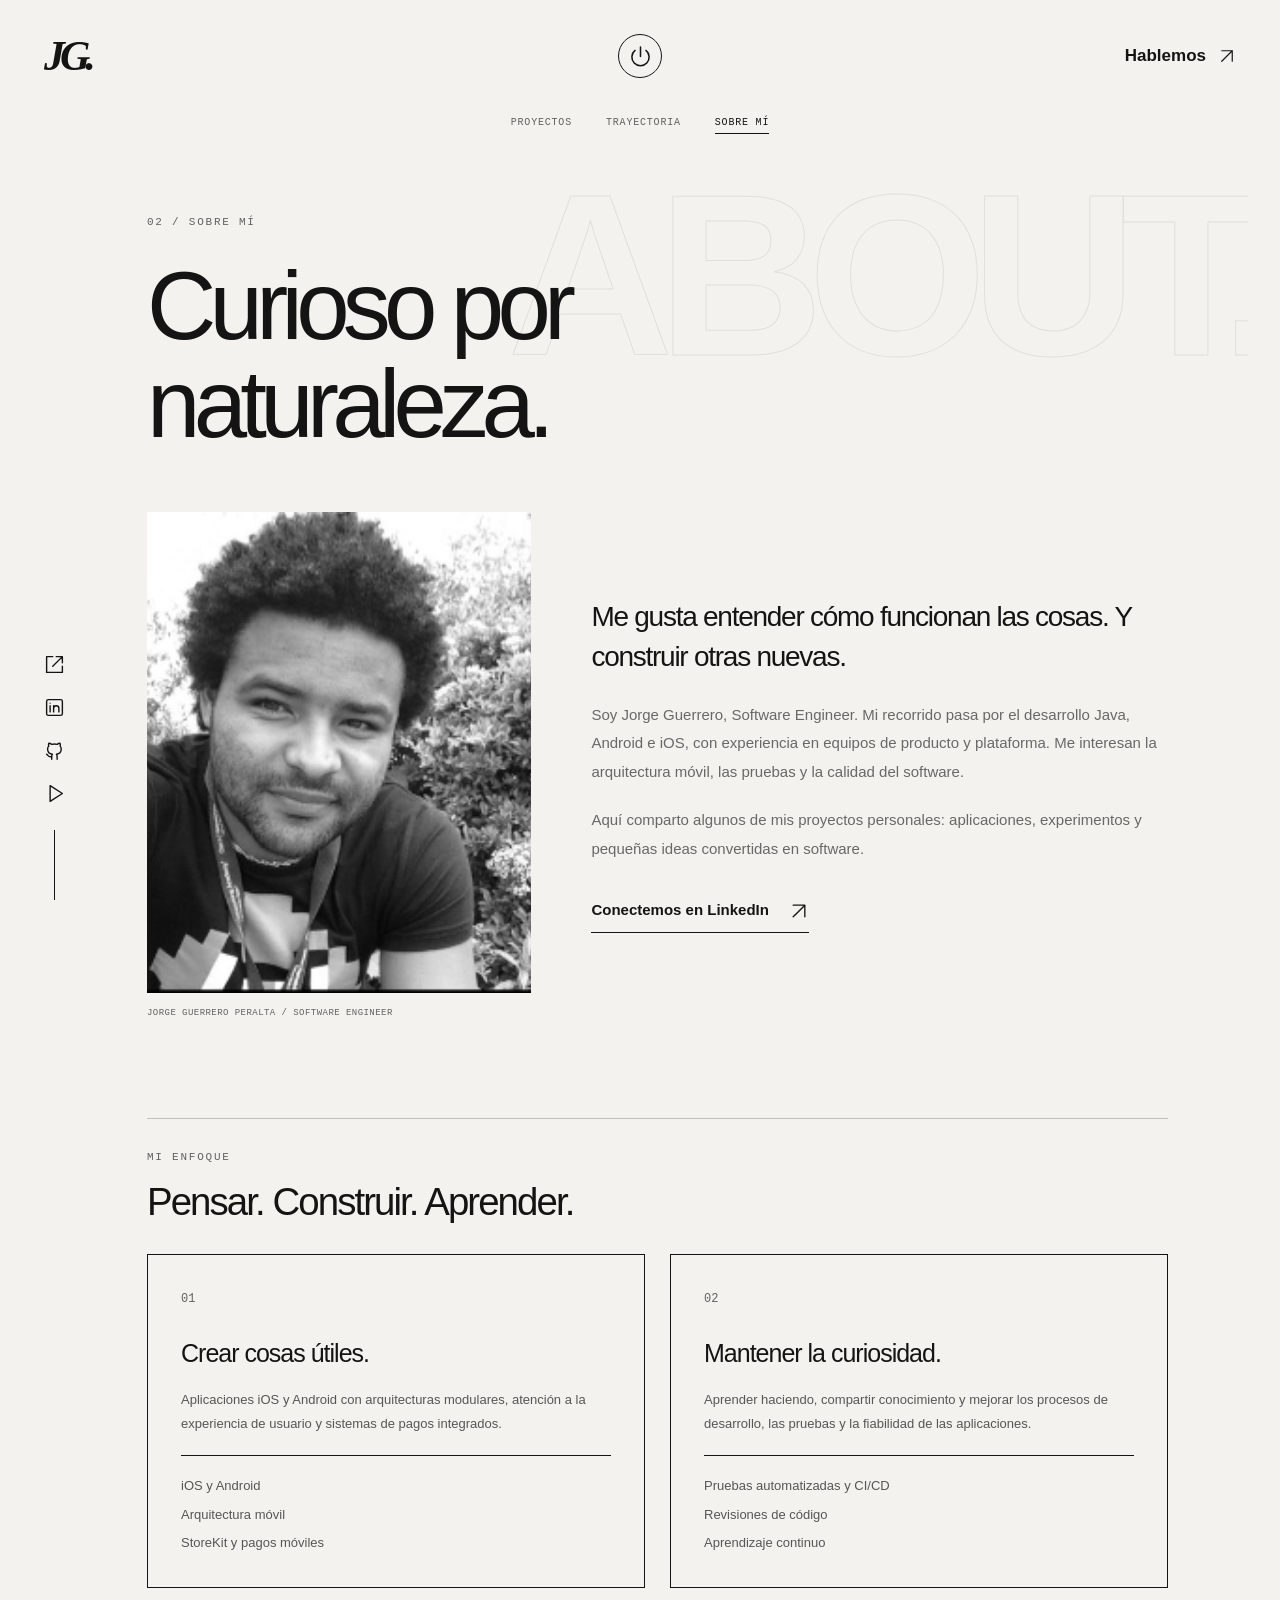
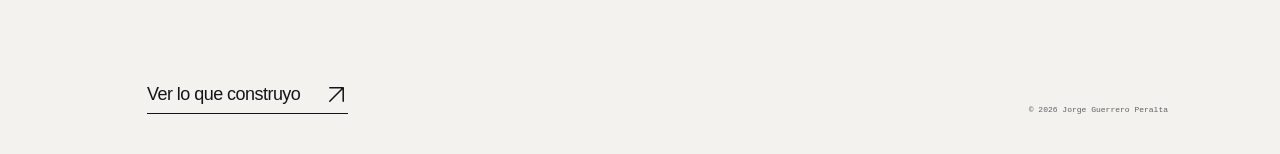
==== about/index.html @ 70665247 "Update portfolio" ====
<!DOCTYPE html><html lang="es"><head><meta charset="utf-8"><meta name="viewport" content="width=device-width, initial-scale=1"><meta name="description" content="Software Engineer. Experiencia en iOS, Android, arquitectura móvil y calidad de software. Proyectos y trayectoria de Jorge Guerrero Peralta."><meta name="author" content="Jorge Guerrero Peralta"><meta name="color-scheme" content="light dark"><title>Sobre mí — Jorge Guerrero Peralta</title><link rel="icon" href="/favicon.ico"><link rel="stylesheet" href="/css/portfolio.css"><script src="/js/portfolio.js" defer></script></head><body class="light-page"><a class="skip-link" href="#main">Saltar al contenido</a><header class="site-header"><a class="wordmark" href="/" aria-label="Jorge Guerrero Peralta, inicio">JG.</a><a class="home-link" href="/" aria-label="Volver al inicio"><svg class="icon" width="23" height="23" viewBox="0 0 24 24" fill="none" stroke="currentColor" stroke-width="1.6" stroke-linecap="round" stroke-linejoin="round" aria-hidden="true" focusable="false"><path d="M12 2v10M6.3 5.7a9 9 0 1 0 11.4 0"></path></svg></a><a class="header-contact" href="https://es.linkedin.com/in/jguerrerope" target="_blank" rel="noopener noreferrer"><span>Hablemos</span><svg class="icon" width="18" height="18" viewBox="0 0 24 24" fill="none" stroke="currentColor" stroke-width="1.6" stroke-linecap="round" stroke-linejoin="round" aria-hidden="true" focusable="false"><path d="M5 19 19 5M5 5h14v14"></path></svg></a><details class="mobile-menu"><summary>Menú</summary><nav aria-label="Navegación móvil"><a href="/projects/">Proyectos</a><a href="/experience/">Trayectoria</a><a href="/about/" aria-current="page">Sobre mí</a><a href="/about/#skills">Mi enfoque</a><a href="https://es.linkedin.com/in/jguerrerope" target="_blank" rel="noopener noreferrer">Hablemos ↗</a></nav></details></header><nav class="page-navigation" aria-label="Navegación principal"><a href="/projects/">Proyectos</a><a href="/experience/">Trayectoria</a><a href="/about/" aria-current="page">Sobre mí</a></nav><main id="main" tabindex="-1"><div class="page-content page-enter"><span class="background-word" aria-hidden="true">ABOUT.</span><header class="section-heading"><p class="eyebrow">02 / Sobre mí</p><h1>Curioso por<br>naturaleza.</h1></header><div class="about-grid"><figure class="about-photo"><img src="/img/profile.png" alt="Jorge Guerrero Peralta" width="256" height="256" loading="lazy"><figcaption>Jorge Guerrero Peralta / Software Engineer</figcaption></figure><div class="about-copy"><p class="lead">Me gusta entender cómo funcionan las cosas. Y construir otras nuevas.</p><p>Soy Jorge Guerrero, Software Engineer. Mi recorrido pasa por el desarrollo Java, Android e iOS, con experiencia en equipos de producto y plataforma. Me interesan la arquitectura móvil, las pruebas y la calidad del software.</p><p>Aquí comparto algunos de mis proyectos personales: aplicaciones, experimentos y pequeñas ideas convertidas en software.</p><a class="text-link" href="https://es.linkedin.com/in/jguerrerope" target="_blank" rel="noopener noreferrer"><span>Conectemos en LinkedIn</span><svg class="icon" width="20" height="20" viewBox="0 0 24 24" fill="none" stroke="currentColor" stroke-width="1.6" stroke-linecap="round" stroke-linejoin="round" aria-hidden="true" focusable="false"><path d="M5 19 19 5M5 5h14v14"></path></svg></a></div></div><section class="approach" id="skills" aria-labelledby="approach-title"><div class="subsection-heading"><p class="eyebrow">Mi enfoque</p><h2 id="approach-title">Pensar. Construir. Aprender.</h2></div><div class="approach-grid"><article class="approach-card"><span class="approach-number">01</span><h3>Crear cosas útiles.</h3><p>Aplicaciones iOS y Android con arquitecturas modulares, atención a la experiencia de usuario y sistemas de pagos integrados.</p><ul><li>iOS y Android</li><li>Arquitectura móvil</li><li>StoreKit y pagos móviles</li></ul></article><article class="approach-card"><span class="approach-number">02</span><h3>Mantener la curiosidad.</h3><p>Aprender haciendo, compartir conocimiento y mejorar los procesos de desarrollo, las pruebas y la fiabilidad de las aplicaciones.</p><ul><li>Pruebas automatizadas y CI/CD</li><li>Revisiones de código</li><li>Aprendizaje continuo</li></ul></article></div></section></div></main><aside class="social-rail" aria-label="Encuéntrame en"><a href="https://twitter.com/jguerrerope" target="_blank" rel="noopener noreferrer" aria-label="Twitter" title="Twitter"><svg class="icon" width="21" height="21" viewBox="0 0 24 24" fill="none" stroke="currentColor" stroke-width="1.6" stroke-linecap="round" stroke-linejoin="round" aria-hidden="true" focusable="false"><path d="M14 3h7v7m0-7L10 14M10 3H3v18h18v-7"></path></svg></a><a href="https://es.linkedin.com/in/jguerrerope" target="_blank" rel="noopener noreferrer" aria-label="LinkedIn" title="LinkedIn"><svg class="icon" width="21" height="21" viewBox="0 0 24 24" fill="none" stroke="currentColor" stroke-width="1.6" stroke-linecap="round" stroke-linejoin="round" aria-hidden="true" focusable="false"><rect x="3" y="3" width="18" height="18" rx="2"></rect><path d="M7 10v7m4 0v-7m0 3a3 3 0 0 1 6 0v4"></path><circle cx="7" cy="7" r=".7" fill="currentColor" stroke="none"></circle></svg></a><a href="https://github.com/jguerrerope" target="_blank" rel="noopener noreferrer" aria-label="GitHub" title="GitHub"><svg class="icon" width="21" height="21" viewBox="0 0 24 24" fill="none" stroke="currentColor" stroke-width="1.6" stroke-linecap="round" stroke-linejoin="round" aria-hidden="true" focusable="false"><path d="M9 19c-4.3 1.3-4.3-2.2-6-2.7M15 22v-3.4a3 3 0 0 0-.8-2.3c2.7-.3 5.5-1.3 5.5-6a4.7 4.7 0 0 0-1.3-3.3 4.3 4.3 0 0 0-.1-3.3s-1-.3-3.4 1.3a11.6 11.6 0 0 0-6 0C6.5 3.4 5.5 3.7 5.5 3.7A4.3 4.3 0 0 0 5.4 7a4.7 4.7 0 0 0-1.3 3.3c0 4.7 2.8 5.7 5.5 6a3 3 0 0 0-.8 2.3V22"></path></svg></a><a href="https://play.google.com/store/apps/developer?id=jguerreropedev" target="_blank" rel="noopener noreferrer" aria-label="Play Store" title="Play Store"><svg class="icon" width="21" height="21" viewBox="0 0 24 24" fill="none" stroke="currentColor" stroke-width="1.6" stroke-linecap="round" stroke-linejoin="round" aria-hidden="true" focusable="false"><path d="m7 3 14 9-14 9V3Z"></path></svg></a><span class="social-line" aria-hidden="true"></span></aside><footer class="site-footer"><a class="footer-next" href="/projects/"><span>Ver lo que construyo</span><svg class="icon" width="23" height="23" viewBox="0 0 24 24" fill="none" stroke="currentColor" stroke-width="1.6" stroke-linecap="round" stroke-linejoin="round" aria-hidden="true" focusable="false"><path d="M5 19 19 5M5 5h14v14"></path></svg></a><p>© 2026 Jorge Guerrero Peralta</p></footer></body></html>
---- css/portfolio.css ----
:root {
  --ink:#141414;
  --paper:#f3f2ee;
  --muted:#a5a59e;
  --sans:Arial,Helvetica,sans-serif;
  --mono:'Courier New',monospace;
  color-scheme:light;
  font-family:var(--sans);
  font-synthesis:none;
  text-rendering:optimizeLegibility;
  -webkit-font-smoothing:antialiased;
}
* {
  box-sizing:border-box;
}
html {
  scroll-behavior:smooth;
  scroll-padding-top:48px;
}
body {
  margin:0;
  min-width:320px;
  background:var(--paper);
  color:var(--ink);
}
button,a,summary {
  -webkit-tap-highlight-color:transparent;
}
button,input {
  font:inherit;
}
button,a {
  touch-action:manipulation;
}
a {
  color:inherit;
  text-decoration:none;
}
button {
  color:inherit;
}
button:not(:disabled),summary {
  cursor:pointer;
}
a,button,summary {
  outline-offset:6px;
}
a:focus-visible,button:focus-visible,summary:focus-visible {
  outline:2px solid currentColor;
}
img {
  display:block;
  max-width:100%;
  height:auto;
}
svg {
  display:block;
  flex-shrink:0;
}
h1,h2,h3,p,figure {
  margin:0;
}
button {
  border:0;
  background:none;
}
button[hidden] {
  display:none!important;
}
.skip-link {
  position:fixed;
  left:20px;
  top:-80px;
  padding:16px 22px;
  background:var(--paper);
  color:var(--ink);
  z-index:100;
}
.skip-link:focus {
  top:16px;
}
main:focus {
  outline:0;
}
.site-header {
  height:112px;
  padding:32px 44px;
  display:flex;
  align-items:center;
  justify-content:space-between;
  position:relative;
  z-index:10;
}
.wordmark {
  font-family:Georgia,'Times New Roman',serif;
  font-size:42px;
  font-weight:700;
  font-style:italic;
  letter-spacing:-5px;
  padding-right:6px;
}
.home-link {
  position:absolute;
  left:50%;
  transform:translateX(-50%);
  border:1px solid currentColor;
  border-radius:50%;
  width:44px;
  height:44px;
  display:grid;
  place-items:center;
  transition:transform .25s;
}
.home-link:hover {
  transform:translateX(-50%) rotate(12deg);
}
.header-contact {
  display:flex;
  gap:12px;
  align-items:center;
  font-size:17px;
  font-weight:600;
}
.header-contact .icon,.text-link .icon,.button-link .icon {
  transition:transform .2s;
}
.header-contact:hover .icon,.text-link:hover .icon,.button-link:hover .icon {
  transform:translate(3px,-3px);
}
.mobile-menu {
  display:none;
}
.social-rail {
  position:fixed;
  bottom:0;
  left:44px;
  z-index:5;
  display:flex;
  align-items:center;
  flex-direction:column;
  gap:22px;
}
.social-rail>a {
  transition:transform .2s;
}
.social-rail>a:hover {
  transform:translateY(-3px);
}
.social-line {
  width:1px;
  height:70px;
  background:currentColor;
  margin-top:4px;
}
.eyebrow {
  font-family:var(--mono);
  font-size:11px;
  line-height:1.6;
  letter-spacing:.16em;
  text-transform:uppercase;
}
.text-link {
  display:inline-flex;
  align-items:center;
  gap:20px;
  font-size:15px;
  line-height:1.5;
  font-weight:600;
  padding:10px 0;
  border-bottom:1px solid currentColor;
}
.home-page {
  background:linear-gradient(90deg,var(--ink) 50%,var(--paper) 50%);
  min-height:100svh;
  position:relative;
}
.home-page .wordmark,.home-page .social-rail {
  color:var(--paper);
}
.home-page .home-link {
  color:var(--paper);
  background:var(--ink);
  box-shadow:0 0 0 8px var(--paper);
}
.home-page main {
  min-height:calc(100svh - 112px);
  display:grid;
  place-items:center;
  padding:30px 110px 130px;
}
.intro-frame {
  width:100%;
  max-width:1100px;
  min-height:540px;
  display:grid;
  grid-template-columns:1fr 1fr;
  position:relative;
}
.intro-frame:before,.intro-frame:after {
  content:'';
  position:absolute;
  inset:0;
  pointer-events:none;
}
.intro-frame:before {
  border:1px solid var(--paper);
  clip-path:inset(0 50% 0 0);
}
.intro-frame:after {
  border:1px solid var(--ink);
  clip-path:inset(0 0 0 50%);
}
.intro-copy {
  color:var(--paper);
  padding:44px 42px;
  display:flex;
  flex-direction:column;
  align-items:flex-start;
  justify-content:center;
}
.intro-copy .eyebrow {
  color:color-mix(in srgb,var(--paper) 58%,transparent);
  margin-bottom:32px;
}
.intro-copy h1 {
  font-size:clamp(58px,6.8vw,100px);
  font-weight:600;
  letter-spacing:-.075em;
  line-height:.99;
  margin-left:-5px;
}
.intro-role {
  font-size:16px;
  letter-spacing:-.025em;
  margin-top:25px;
}
.intro-description {
  max-width:32ch;
  font-size:15px;
  line-height:1.8;
  opacity:.58;
  margin-top:12px;
}
.intro-link {
  margin-top:25px;
}
.intro-portrait {
  display:flex;
  flex-direction:column;
  align-items:center;
  justify-content:center;
  padding:35px 34px;
  position:relative;
  overflow:hidden;
}
.portrait-ghost {
  position:absolute;
  right:6px;
  top:0;
  font-size:220px;
  font-weight:700;
  letter-spacing:-.1em;
  color:transparent;
  -webkit-text-stroke:1px var(--ink);
  opacity:.08;
  line-height:1;
}
.portrait-frame {
  position:relative;
  width:min(80%,310px);
  transform:rotate(-3deg);
  z-index:1;
}
.portrait-frame:before {
  content:'';
  position:absolute;
  inset:12px -12px -12px 12px;
  border:1px solid var(--ink);
  z-index:-1;
}
.portrait-frame img {
  width:100%;
  aspect-ratio:1/1.08;
  object-fit:cover;
  object-position:45% 35%;
  filter:grayscale(1);
  transition:filter .4s,transform .4s;
}
.portrait-frame:hover img {
  filter:grayscale(0);
}
.portrait-frame figcaption {
  padding-top:18px;
  font-family:var(--mono);
  font-size:9px;
  letter-spacing:.11em;
  text-transform:uppercase;
}
.portrait-caption {
  width:min(80%,310px);
  font-size:19px;
  letter-spacing:-.03em;
  line-height:1.3;
  margin-top:33px;
  align-self:center;
}
.orbit {
  position:absolute;
  font-size:18px;
  font-weight:500;
  letter-spacing:-.04em;
  z-index:4;
  transition:opacity .2s;
}
.orbit:hover {
  opacity:.55;
}
.orbit-work {
  left:42px;
  top:48%;
  transform:translate(-50%,-50%) rotate(-90deg);
  color:var(--paper);
}
.orbit-experience {
  right:42px;
  top:48%;
  transform:translate(50%,-50%) rotate(90deg);
}
.orbit-about {
  left:29%;
  bottom:39px;
  color:var(--paper);
}
.orbit-skills {
  right:26%;
  bottom:39px;
}
.home-edition {
  position:absolute;
  bottom:83px;
  left:50%;
  transform:translateX(-50%);
  background:var(--paper);
  color:var(--ink);
  font-family:var(--mono);
  font-size:9px;
  text-transform:uppercase;
  letter-spacing:.12em;
  padding:7px 11px;
  white-space:nowrap;
}
.contrast-toggle {
  position:absolute;
  right:24px;
  bottom:24px;
  width:76px;
  display:grid;
  justify-items:center;
  gap:8px;
  padding:0;
}
.balance {
  width:60px;
  height:60px;
  transition:transform .6s;
}
.contrast-toggle:hover .balance {
  transform:rotate(180deg);
}
.contrast-toggle>span {
  font-family:var(--mono);
  font-size:8px;
  letter-spacing:.1em;
  text-transform:uppercase;
}
.contrast-inverted {
  --ink:#f3f2ee;
  --paper:#141414;
}
.dark-page {
  --background:var(--ink);
  --foreground:var(--paper);
  background:var(--background);
  color:var(--foreground);
  color-scheme:dark;
}
.light-page {
  --background:var(--paper);
  --foreground:var(--ink);
  background:var(--background);
  color:var(--foreground);
}
.page-navigation {
  display:flex;
  justify-content:center;
  gap:34px;
  font-family:var(--mono);
  font-size:10px;
  letter-spacing:.08em;
  text-transform:uppercase;
}
.page-navigation a {
  opacity:.65;
  padding:5px 0;
}
.page-navigation a:hover,.page-navigation a[aria-current] {
  opacity:1;
  border-bottom:1px solid currentColor;
}
.page-content {
  position:relative;
  max-width:1216px;
  margin:0 auto;
  padding:80px 80px 80px 115px;
  overflow:hidden;
}
.background-word {
  position:absolute;
  top:26px;
  right:-20px;
  font-weight:700;
  font-size:clamp(100px,18vw,240px);
  line-height:1;
  color:transparent;
  -webkit-text-stroke:1px var(--foreground);
  opacity:.08;
  letter-spacing:-.07em;
  pointer-events:none;
  user-select:none;
  white-space:nowrap;
}
.section-heading {
  position:relative;
  max-width:750px;
  margin-bottom:60px;
}
.section-heading .eyebrow {
  opacity:.65;
  margin-bottom:25px;
}
.section-heading h1 {
  font-size:clamp(48px,7.5vw,96px);
  font-weight:500;
  line-height:1.02;
  letter-spacing:-.07em;
}
.section-intro {
  font-size:17px;
  line-height:1.7;
  max-width:42ch;
  opacity:.58;
  margin-top:25px;
}
.project-grid {
  display:grid;
  grid-template-columns:1fr 1fr;
  gap:32px;
}
.project-card {
  background:var(--paper);
  color:var(--ink);
  border:1px solid color-mix(in srgb,var(--paper) 25%,transparent);
  border-radius:0 42px 0 42px;
  overflow:hidden;
  transition:transform .3s;
}
.project-card:hover {
  transform:translateY(-6px);
}
.project-art {
  height:290px;
  position:relative;
  display:grid;
  place-items:center;
  overflow:hidden;
  margin:14px 14px 0;
  border-radius:0 30px 0 0;
}
.project-art--coral {
  background:#e8d6cb;
}
.project-art--mint {
  background:#d4ded3;
}
.project-art img {
  width:160px;
  height:160px;
  object-fit:contain;
  mix-blend-mode:multiply;
  transition:transform .5s;
}
.project-card:hover .project-art img {
  transform:rotate(-5deg) scale(1.04);
}
.project-number {
  position:absolute;
  top:16px;
  left:19px;
  font-family:var(--mono);
  font-size:10px;
  color:#333;
}
.project-category {
  position:absolute;
  bottom:16px;
  left:19px;
  font-family:var(--mono);
  font-size:9px;
  letter-spacing:.1em;
  text-transform:uppercase;
  color:#333;
}
.project-copy {
  padding:29px 28px 33px;
}
.project-title-row {
  display:flex;
  justify-content:space-between;
  gap:20px;
  align-items:center;
}
.project-title-row h3 {
  font-size:29px;
  letter-spacing:-.05em;
  font-weight:500;
}
.project-index {
  font-size:30px;
}
.project-copy>p {
  font-size:14px;
  line-height:1.8;
  opacity:.65;
  margin-top:16px;
  min-height:76px;
}
.project-tags {
  display:flex;
  gap:8px;
  flex-wrap:wrap;
  list-style:none;
  margin:22px 0;
  padding:0;
}
.project-tags li {
  border:1px solid color-mix(in srgb,var(--ink) 20%,transparent);
  padding:6px 10px;
  font-family:var(--mono);
  font-size:9px;
}
.project-actions {
  display:flex;
  gap:14px;
  flex-wrap:wrap;
  align-items:center;
}
.button-link {
  display:inline-flex;
  justify-content:space-between;
  gap:18px;
  align-items:center;
  padding:13px 17px;
  background:var(--ink);
  color:var(--paper);
  font-size:12px;
  line-height:1.5;
  border:1px solid currentColor;
}
.detail-button {
  padding:7px 0;
  font-size:11px;
  border-bottom:1px solid currentColor;
}
.section-note {
  margin-top:35px;
  font-family:var(--mono);
  font-size:10px;
  opacity:.65;
}
.project-dialog {
  padding:0;
  border:1px solid #b0b0a8;
  background:var(--paper);
  color:var(--ink);
  width:min(560px,calc(100vw - 40px));
  max-height:calc(100svh - 40px);
  overflow:auto;
}
.project-dialog::backdrop {
  background:#000b;
  backdrop-filter:blur(8px);
}
body:has(dialog[open]) {
  overflow:hidden;
}
.dialog-close {
  position:absolute;
  top:12px;
  right:12px;
  z-index:2;
  margin:0;
}
.icon-button {
  width:40px;
  height:40px;
  border-radius:50%;
  background:var(--paper);
  color:var(--ink);
  display:grid;
  place-items:center;
}
.dialog-art {
  display:grid;
  place-items:center;
  min-height:230px;
  padding:30px;
}
.dialog-art img {
  width:160px;
  height:160px;
  object-fit:contain;
  mix-blend-mode:multiply;
}
.dialog-copy {
  padding:35px;
}
.dialog-copy h2 {
  font-size:36px;
  letter-spacing:-.05em;
  margin:13px 0 18px;
}
.dialog-copy>p:not(.eyebrow) {
  font-size:16px;
  line-height:1.8;
  margin-bottom:22px;
  opacity:.65;
}
.about-grid {
  display:grid;
  grid-template-columns:.8fr 1.2fr;
  gap:60px;
  align-items:center;
}
.about-photo img {
  width:100%;
  aspect-ratio:4/5;
  object-fit:cover;
  filter:grayscale(1);
}
.about-photo figcaption {
  font-family:var(--mono);
  font-size:9px;
  letter-spacing:.05em;
  text-transform:uppercase;
  margin-top:15px;
  opacity:.65;
}
.about-copy .lead {
  font-size:28px;
  letter-spacing:-.045em;
  line-height:1.4;
  margin-bottom:25px;
}
.about-copy>p:not(.lead) {
  font-size:15px;
  line-height:1.9;
  margin-bottom:20px;
  opacity:.62;
}
.about-copy .text-link {
  margin-top:6px;
}
.approach {
  padding-top:100px;
}
.subsection-heading {
  border-top:1px solid #0003;
  padding-top:30px;
  margin-bottom:30px;
}
.subsection-heading .eyebrow {
  opacity:.65;
  margin-bottom:14px;
}
.subsection-heading h2 {
  font-size:clamp(28px,3vw,42px);
  font-weight:500;
  letter-spacing:-.05em;
}
.approach-grid {
  display:grid;
  grid-template-columns:1fr 1fr;
  gap:25px;
}
.approach-card {
  border:1px solid var(--ink);
  padding:33px;
  transition:background .25s,color .25s;
}
.approach-card:hover {
  background:var(--ink);
  color:var(--paper);
}
.approach-number {
  font-family:var(--mono);
  font-size:12px;
  opacity:.65;
}
.approach-card h3 {
  font-size:25px;
  letter-spacing:-.04em;
  font-weight:500;
  margin:33px 0 20px;
}
.approach-card p,.approach-card li {
  font-size:13px;
  line-height:1.8;
  opacity:.7;
}
.approach-card ul {
  list-style:none;
  padding:18px 0 0;
  margin:20px 0 0;
  border-top:1px solid currentColor;
}
.approach-card li+li {
  margin-top:5px;
}
.career-link {
  border:1px solid #ffffff40;
  padding:50px;
  max-width:720px;
  position:relative;
}
.career-symbol {
  opacity:.6;
  margin-bottom:30px;
}
.career-link h2 {
  font-size:32px;
  font-weight:500;
  letter-spacing:-.05em;
  margin-bottom:15px;
}
.career-link p {
  font-size:15px;
  line-height:1.8;
  opacity:.6;
  max-width:42ch;
  margin-bottom:30px;
}
.career-link .button-link {
  background:var(--paper);
  color:var(--ink);
}
.timeline {
  list-style:none;
  margin:0;
  padding:0;
}
.timeline-entry {
  display:grid;
  grid-template-columns:170px 1fr;
  gap:45px;
  position:relative;
  padding:0 0 55px;
}
.timeline-period {
  font-family:var(--mono);
  font-size:11px;
  display:flex;
  flex-wrap:wrap;
  align-content:flex-start;
  gap:8px;
  padding-top:6px;
  opacity:.55;
}
.timeline-content {
  border-left:1px solid #ffffff40;
  padding:0 0 15px 34px;
  position:relative;
}
.timeline-content:before {
  content:'';
  position:absolute;
  top:6px;
  left:-4px;
  width:7px;
  height:7px;
  border-radius:50%;
  background:var(--paper);
}
.timeline-content h2 {
  font-size:30px;
  font-weight:500;
  letter-spacing:-.045em;
  margin:12px 0;
}
.timeline-content>p:not(.eyebrow),.timeline-content li {
  font-size:14px;
  line-height:1.8;
  opacity:.65;
}
.timeline-content .timeline-location {
  margin-bottom:18px;
}
.timeline-content ul {
  padding-left:18px;
  margin:20px 0 0;
}
.site-footer {
  max-width:1216px;
  margin:0 auto;
  padding:15px 80px 40px 115px;
  display:flex;
  flex-wrap:wrap;
  justify-content:space-between;
  align-items:flex-end;
  gap:28px;
}
.footer-next {
  display:flex;
  align-items:center;
  gap:25px;
  font-size:18px;
  letter-spacing:-.03em;
  padding-bottom:7px;
  border-bottom:1px solid currentColor;
}
.site-footer p {
  font-family:var(--mono);
  font-size:8px;
  opacity:.65;
}
.page-enter {
  animation:enter .65s ease both;
}
@keyframes enter {
  from {
    opacity:0;
    transform:translateY(16px);
  }
  to {
    opacity:1;
    transform:translateY(0);
  }
}
@media(min-width:1600px) {
  .home-page main {
    padding-top:50px;
    padding-bottom:160px;
  }
  .intro-frame {
    min-height:610px;
  }
  .intro-copy {
    padding:55px;
  }
  .intro-copy h1 {
    font-size:110px;
  }
  .portrait-frame {
    width:320px;
  }
}
@media(max-width:1100px) {
  .site-header {
    padding:28px 30px;
  }
  .social-rail {
    left:30px;
  }
  .home-page main {
    padding:32px 85px 130px;
  }
  .intro-frame {
    min-height:500px;
  }
  .intro-copy {
    padding:35px 29px;
  }
  .intro-copy h1 {
    font-size:clamp(54px,7vw,84px);
  }
  .intro-copy .eyebrow {
    font-size:9px;
  }
  .intro-portrait {
    padding:30px 25px;
  }
  .portrait-frame,.portrait-caption {
    width:85%;
  }
  .portrait-caption {
    font-size:17px;
  }
  .orbit-work {
    left:30px;
  }
  .orbit-experience {
    right:30px;
  }
  .page-content {
    padding:70px 55px 75px 95px;
  }
  .site-footer {
    padding-left:95px;
    padding-right:55px;
  }
  .project-grid {
    gap:22px;
  }
  .project-copy {
    padding:25px 22px;
  }
  .project-art {
    height:240px;
  }
  .project-title-row h3 {
    font-size:26px;
  }
  .about-grid {
    gap:35px;
  }
  .about-copy .lead {
    font-size:25px;
  }
}
@media(max-width:760px) {
  .site-header {
    height:90px;
    padding:22px 24px;
  }
  .wordmark {
    font-size:36px;
  }
  .header-contact {
    display:none;
  }
  .home-link {
    width:38px;
    height:38px;
  }
  .mobile-menu {
    display:block;
    position:relative;
  }
  .mobile-menu summary {
    font-family:var(--mono);
    font-size:11px;
    list-style:none;
    padding:10px 0 10px 12px;
  }
  .mobile-menu summary::-webkit-details-marker {
    display:none;
  }
  .mobile-menu nav {
    position:absolute;
    right:0;
    top:43px;
    background:var(--paper);
    color:var(--ink);
    border:1px solid var(--ink);
    padding:15px 22px;
    width:210px;
    display:flex;
    flex-direction:column;
    gap:2px;
    box-shadow:7px 7px 0 #0002;
  }
  .mobile-menu nav a {
    padding:12px 0;
    font-size:14px;
  }
  .orbit-navigation {
    display:none;
  }
  .home-page {
    background:var(--ink);
  }
  .home-page .mobile-menu {
    color:var(--paper);
  }
  .home-page .home-link {
    box-shadow:none;
  }
  .home-page main {
    min-height:0;
    padding:15px 24px 120px;
    display:block;
  }
  .intro-frame {
    grid-template-columns:1fr;
    min-height:0;
    max-width:500px;
    margin:0 auto;
    border:1px solid var(--paper);
  }
  .intro-frame:before,.intro-frame:after {
    display:none;
  }
  .intro-copy {
    padding:35px 30px 40px;
  }
  .intro-copy .eyebrow {
    margin-bottom:27px;
  }
  .intro-copy h1 {
    font-size:clamp(64px,13vw,94px);
  }
  .intro-role {
    font-size:16px;
    margin-top:23px;
  }
  .intro-description {
    font-size:14px;
    max-width:36ch;
  }
  .intro-link {
    margin-top:22px;
  }
  .intro-portrait {
    background:var(--paper);
    color:var(--ink);
    padding:40px 30px;
    min-height:340px;
    display:grid;
    grid-template-columns:1fr 1fr;
    gap:25px;
    align-items:center;
  }
  .portrait-frame {
    width:100%;
    max-width:220px;
  }
  .portrait-frame figcaption {
    font-size:8px;
    line-height:1.5;
  }
  .portrait-caption {
    width:auto;
    font-size:clamp(17px,4vw,23px);
    margin-top:0;
    max-width:15ch;
  }
  .portrait-ghost {
    font-size:200px;
    right:10px;
  }
  .home-edition {
    bottom:70px;
    left:24px;
    transform:none;
    background:none;
    color:var(--paper);
    padding:0;
    font-size:8px;
    letter-spacing:.05em;
  }
  .home-page .social-rail {
    position:absolute;
    left:24px;
    bottom:26px;
    flex-direction:row;
    gap:22px;
  }
  .social-line {
    display:none;
  }
  .contrast-toggle {
    bottom:22px;
    right:24px;
    width:55px;
    gap:5px;
    color:var(--paper);
  }
  .balance {
    width:44px;
    height:44px;
  }
  .contrast-toggle>span {
    font-size:7px;
  }
  .page-navigation {
    gap:25px;
    font-size:9px;
    margin-top:12px;
  }
  .page-content {
    padding:60px 24px;
  }
  .background-word {
    top:32px;
    right:8px;
    font-size:105px;
  }
  .section-heading {
    margin-bottom:38px;
  }
  .section-heading .eyebrow {
    font-size:9px;
    margin-bottom:20px;
  }
  .section-heading h1 {
    font-size:clamp(48px,10vw,76px);
  }
  .section-intro {
    font-size:15px;
    margin-top:22px;
  }
  .project-grid {
    gap:25px;
    grid-template-columns:1fr;
    max-width:530px;
  }
  .project-art {
    height:270px;
  }
  .project-copy>p {
    min-height:0;
  }
  .project-actions {
    gap:22px;
  }
  .project-card:hover {
    transform:none;
  }
  .project-title-row h3 {
    font-size:30px;
  }
  .section-note {
    font-size:9px;
    line-height:1.7;
  }
  .dark-page .social-rail,.light-page .social-rail {
    position:static;
    flex-direction:row;
    margin:0 24px 40px;
    gap:26px;
  }
  .site-footer {
    padding:0 24px 35px;
    gap:30px;
    flex-direction:column;
    align-items:flex-start;
  }
  .footer-next {
    font-size:20px;
  }
  .about-grid {
    grid-template-columns:1fr;
    gap:40px;
  }
  .about-photo {
    max-width:330px;
  }
  .about-photo img {
    aspect-ratio:1;
  }
  .about-copy .lead {
    font-size:28px;
    max-width:30ch;
  }
  .approach {
    padding-top:65px;
  }
  .approach-grid {
    grid-template-columns:1fr;
  }
  .approach-card {
    padding:28px;
  }
  .career-link {
    padding:30px 25px;
  }
  .career-link h2 {
    font-size:29px;
  }
  .timeline-entry {
    grid-template-columns:1fr;
    gap:20px;
    padding-bottom:35px;
  }
  .timeline-period {
    padding-left:30px;
  }
  .timeline-content {
    padding-left:30px;
  }
  .timeline-content h2 {
    font-size:27px;
  }
}
@media(max-width:380px) {
  .intro-copy {
    padding:30px 23px;
  }
  .intro-copy h1 {
    font-size:60px;
  }
  .intro-portrait {
    padding:30px 22px;
    gap:20px;
  }
  .portrait-caption {
    font-size:16px;
  }
  .project-actions {
    gap:15px;
  }
  .project-copy {
    padding:23px 20px;
  }
  .project-title-row h3 {
    font-size:26px;
  }
}
@media(prefers-reduced-motion:reduce) {
  html {
    scroll-behavior:auto;
  }
  *,*:before,*:after {
    animation:none!important;
    transition:none!important;
  }
  .page-enter {
    opacity:1;
    transform:none;
  }
}

/* Professional collaborations and compact career history. */
.project-section-heading {
  border-color:color-mix(in srgb, currentColor 25%, transparent);
}
.collaboration-grid {
  display:grid;
  grid-template-columns:1fr 1fr;
  gap:24px;
}
.collaboration-card {
  background:var(--paper);
  color:var(--ink);
  padding:30px;
  border-radius:0 30px 0 30px;
}
.collaboration-heading {
  display:flex;
  align-items:center;
  gap:22px;
  min-height:80px;
}
.collaboration-heading img {
  width:72px;
  height:72px;
  object-fit:contain;
  border-radius:16px;
  flex-shrink:0;
}
.collaboration-heading h3 {
  font-size:27px;
  font-weight:500;
  letter-spacing:-.045em;
}
.collaboration-current {
  font-size:11px;
  line-height:1.6;
  opacity:.7;
  margin-top:5px;
}
.collaboration-company {
  font-family:var(--mono);
  font-size:10px;
  line-height:1.8;
  margin-top:27px;
  opacity:.7;
}
.collaboration-contribution {
  font-size:13px;
  margin-top:9px;
}
.collaboration-stores {
  display:flex;
  flex-wrap:wrap;
  gap:24px;
  margin-top:26px;
  border-top:1px solid color-mix(in srgb, var(--ink) 20%, transparent);
  padding-top:20px;
}
.collaboration-stores a {
  display:inline-flex;
  gap:10px;
  align-items:center;
  font-size:12px;
  padding:5px 0;
  border-bottom:1px solid transparent;
}
.collaboration-stores a:hover {
  border-bottom-color:currentColor;
}
.store-note {
  font-size:11px;
  line-height:1.8;
  opacity:.7;
  margin-top:25px;
  max-width:64ch;
}
.other-collaborations {
  margin-top:45px;
}
.other-collaborations h3 {
  font-size:15px;
  font-weight:500;
  margin-bottom:22px;
}
.other-collaborations ul {
  list-style:none;
  padding:0;
  margin:0;
}
.other-collaborations li {
  display:flex;
  justify-content:space-between;
  gap:20px;
  padding:17px 0;
  border-top:1px solid color-mix(in srgb, currentColor 20%, transparent);
}
.other-project-title {
  font-size:15px;
}
.other-project-context {
  font-family:var(--mono);
  font-size:9px;
  line-height:1.8;
  text-align:right;
  opacity:.7;
}
.personal-projects {
  margin-top:85px;
}
.timeline-more {
  margin:10px 0 0 215px;
}
@media(max-width:760px) {
  .collaboration-grid {
    grid-template-columns:1fr;
  }
  .collaboration-card {
    padding:26px;
  }
  .collaboration-heading {
    gap:18px;
  }
  .collaboration-heading h3 {
    font-size:26px;
  }
  .other-collaborations li {
    flex-direction:column;
    gap:8px;
  }
  .other-project-context {
    text-align:left;
  }
  .timeline-more {
    margin-left:30px;
  }
  .personal-projects {
    margin-top:65px;
  }
}
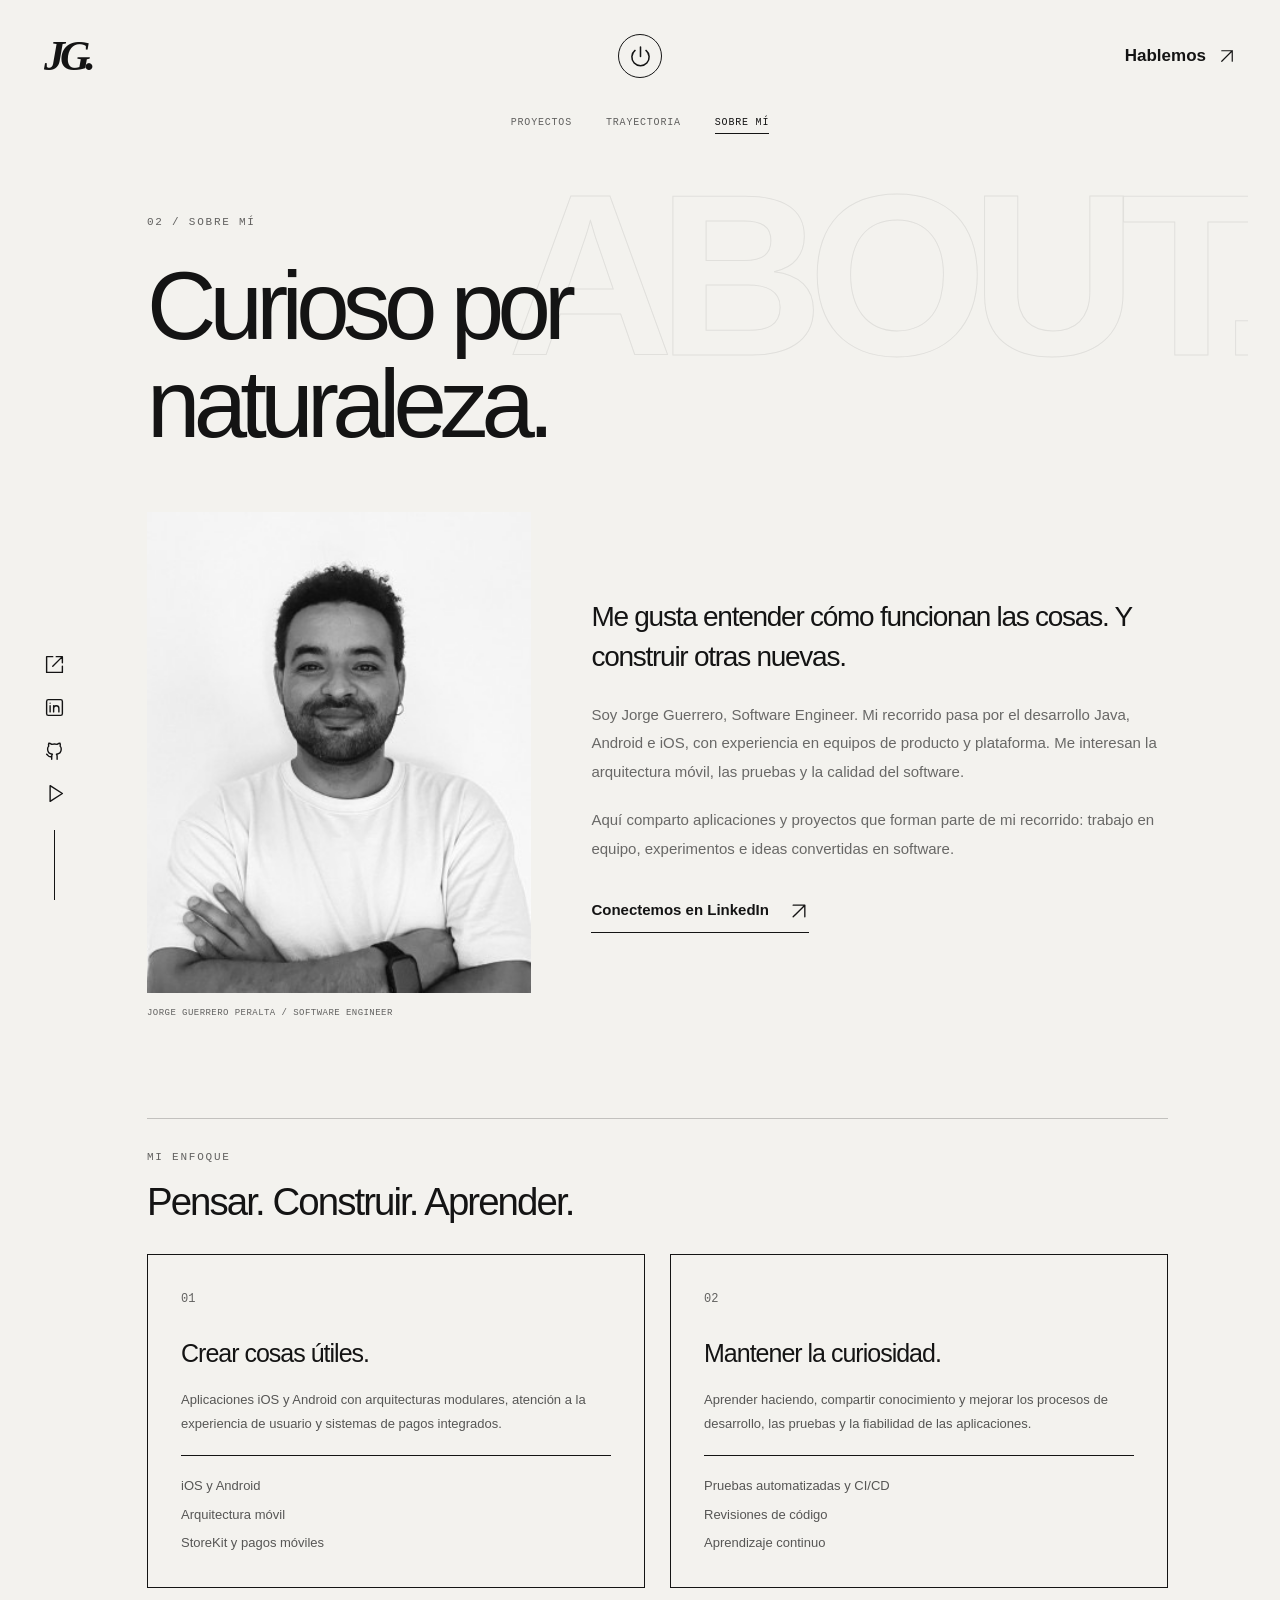
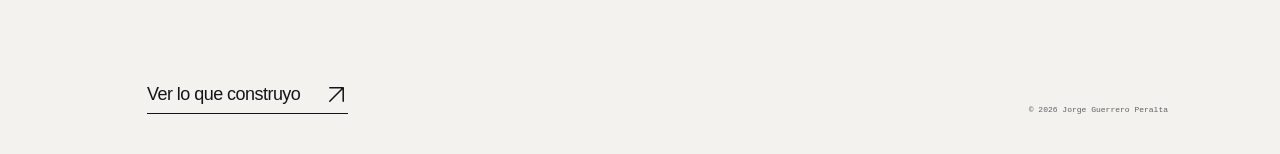
==== commit a1207a06: "Update portfolio" ====
--- a/about/index.html
+++ b/about/index.html
@@ -1 +1 @@
-<!DOCTYPE html><html lang="es"><head><meta charset="utf-8"><meta name="viewport" content="width=device-width, initial-scale=1"><meta name="description" content="Software Engineer. Experiencia en iOS, Android, arquitectura móvil y calidad de software. Proyectos y trayectoria de Jorge Guerrero Peralta."><meta name="author" content="Jorge Guerrero Peralta"><meta name="color-scheme" content="light dark"><title>Sobre mí — Jorge Guerrero Peralta</title><link rel="icon" href="/favicon.ico"><link rel="stylesheet" href="/css/portfolio.css"><script src="/js/portfolio.js" defer></script></head><body class="light-page"><a class="skip-link" href="#main">Saltar al contenido</a><header class="site-header"><a class="wordmark" href="/" aria-label="Jorge Guerrero Peralta, inicio">JG.</a><a class="home-link" href="/" aria-label="Volver al inicio"><svg class="icon" width="23" height="23" viewBox="0 0 24 24" fill="none" stroke="currentColor" stroke-width="1.6" stroke-linecap="round" stroke-linejoin="round" aria-hidden="true" focusable="false"><path d="M12 2v10M6.3 5.7a9 9 0 1 0 11.4 0"></path></svg></a><a class="header-contact" href="https://es.linkedin.com/in/jguerrerope" target="_blank" rel="noopener noreferrer"><span>Hablemos</span><svg class="icon" width="18" height="18" viewBox="0 0 24 24" fill="none" stroke="currentColor" stroke-width="1.6" stroke-linecap="round" stroke-linejoin="round" aria-hidden="true" focusable="false"><path d="M5 19 19 5M5 5h14v14"></path></svg></a><details class="mobile-menu"><summary>Menú</summary><nav aria-label="Navegación móvil"><a href="/projects/">Proyectos</a><a href="/experience/">Trayectoria</a><a href="/about/" aria-current="page">Sobre mí</a><a href="/about/#skills">Mi enfoque</a><a href="https://es.linkedin.com/in/jguerrerope" target="_blank" rel="noopener noreferrer">Hablemos ↗</a></nav></details></header><nav class="page-navigation" aria-label="Navegación principal"><a href="/projects/">Proyectos</a><a href="/experience/">Trayectoria</a><a href="/about/" aria-current="page">Sobre mí</a></nav><main id="main" tabindex="-1"><div class="page-content page-enter"><span class="background-word" aria-hidden="true">ABOUT.</span><header class="section-heading"><p class="eyebrow">02 / Sobre mí</p><h1>Curioso por<br>naturaleza.</h1></header><div class="about-grid"><figure class="about-photo"><img src="/img/profile.png" alt="Jorge Guerrero Peralta" width="256" height="256" loading="lazy"><figcaption>Jorge Guerrero Peralta / Software Engineer</figcaption></figure><div class="about-copy"><p class="lead">Me gusta entender cómo funcionan las cosas. Y construir otras nuevas.</p><p>Soy Jorge Guerrero, Software Engineer. Mi recorrido pasa por el desarrollo Java, Android e iOS, con experiencia en equipos de producto y plataforma. Me interesan la arquitectura móvil, las pruebas y la calidad del software.</p><p>Aquí comparto algunos de mis proyectos personales: aplicaciones, experimentos y pequeñas ideas convertidas en software.</p><a class="text-link" href="https://es.linkedin.com/in/jguerrerope" target="_blank" rel="noopener noreferrer"><span>Conectemos en LinkedIn</span><svg class="icon" width="20" height="20" viewBox="0 0 24 24" fill="none" stroke="currentColor" stroke-width="1.6" stroke-linecap="round" stroke-linejoin="round" aria-hidden="true" focusable="false"><path d="M5 19 19 5M5 5h14v14"></path></svg></a></div></div><section class="approach" id="skills" aria-labelledby="approach-title"><div class="subsection-heading"><p class="eyebrow">Mi enfoque</p><h2 id="approach-title">Pensar. Construir. Aprender.</h2></div><div class="approach-grid"><article class="approach-card"><span class="approach-number">01</span><h3>Crear cosas útiles.</h3><p>Aplicaciones iOS y Android con arquitecturas modulares, atención a la experiencia de usuario y sistemas de pagos integrados.</p><ul><li>iOS y Android</li><li>Arquitectura móvil</li><li>StoreKit y pagos móviles</li></ul></article><article class="approach-card"><span class="approach-number">02</span><h3>Mantener la curiosidad.</h3><p>Aprender haciendo, compartir conocimiento y mejorar los procesos de desarrollo, las pruebas y la fiabilidad de las aplicaciones.</p><ul><li>Pruebas automatizadas y CI/CD</li><li>Revisiones de código</li><li>Aprendizaje continuo</li></ul></article></div></section></div></main><aside class="social-rail" aria-label="Encuéntrame en"><a href="https://twitter.com/jguerrerope" target="_blank" rel="noopener noreferrer" aria-label="Twitter" title="Twitter"><svg class="icon" width="21" height="21" viewBox="0 0 24 24" fill="none" stroke="currentColor" stroke-width="1.6" stroke-linecap="round" stroke-linejoin="round" aria-hidden="true" focusable="false"><path d="M14 3h7v7m0-7L10 14M10 3H3v18h18v-7"></path></svg></a><a href="https://es.linkedin.com/in/jguerrerope" target="_blank" rel="noopener noreferrer" aria-label="LinkedIn" title="LinkedIn"><svg class="icon" width="21" height="21" viewBox="0 0 24 24" fill="none" stroke="currentColor" stroke-width="1.6" stroke-linecap="round" stroke-linejoin="round" aria-hidden="true" focusable="false"><rect x="3" y="3" width="18" height="18" rx="2"></rect><path d="M7 10v7m4 0v-7m0 3a3 3 0 0 1 6 0v4"></path><circle cx="7" cy="7" r=".7" fill="currentColor" stroke="none"></circle></svg></a><a href="https://github.com/jguerrerope" target="_blank" rel="noopener noreferrer" aria-label="GitHub" title="GitHub"><svg class="icon" width="21" height="21" viewBox="0 0 24 24" fill="none" stroke="currentColor" stroke-width="1.6" stroke-linecap="round" stroke-linejoin="round" aria-hidden="true" focusable="false"><path d="M9 19c-4.3 1.3-4.3-2.2-6-2.7M15 22v-3.4a3 3 0 0 0-.8-2.3c2.7-.3 5.5-1.3 5.5-6a4.7 4.7 0 0 0-1.3-3.3 4.3 4.3 0 0 0-.1-3.3s-1-.3-3.4 1.3a11.6 11.6 0 0 0-6 0C6.5 3.4 5.5 3.7 5.5 3.7A4.3 4.3 0 0 0 5.4 7a4.7 4.7 0 0 0-1.3 3.3c0 4.7 2.8 5.7 5.5 6a3 3 0 0 0-.8 2.3V22"></path></svg></a><a href="https://play.google.com/store/apps/developer?id=jguerreropedev" target="_blank" rel="noopener noreferrer" aria-label="Play Store" title="Play Store"><svg class="icon" width="21" height="21" viewBox="0 0 24 24" fill="none" stroke="currentColor" stroke-width="1.6" stroke-linecap="round" stroke-linejoin="round" aria-hidden="true" focusable="false"><path d="m7 3 14 9-14 9V3Z"></path></svg></a><span class="social-line" aria-hidden="true"></span></aside><footer class="site-footer"><a class="footer-next" href="/projects/"><span>Ver lo que construyo</span><svg class="icon" width="23" height="23" viewBox="0 0 24 24" fill="none" stroke="currentColor" stroke-width="1.6" stroke-linecap="round" stroke-linejoin="round" aria-hidden="true" focusable="false"><path d="M5 19 19 5M5 5h14v14"></path></svg></a><p>© 2026 Jorge Guerrero Peralta</p></footer></body></html>+<!DOCTYPE html><html lang="es"><head><meta charset="utf-8"><meta name="viewport" content="width=device-width, initial-scale=1"><meta name="description" content="Software Engineer. Experiencia en iOS, Android, arquitectura móvil y calidad de software. Proyectos y trayectoria de Jorge Guerrero Peralta."><meta name="author" content="Jorge Guerrero Peralta"><meta name="color-scheme" content="light dark"><title>Sobre mí — Jorge Guerrero Peralta</title><link rel="icon" href="/favicon.ico"><link rel="stylesheet" href="/css/portfolio.css"><script src="/js/portfolio.js" defer></script></head><body class="light-page"><a class="skip-link" href="#main">Saltar al contenido</a><header class="site-header"><a class="wordmark" href="/" aria-label="Jorge Guerrero Peralta, inicio">JG.</a><a class="home-link" href="/" aria-label="Volver al inicio"><svg class="icon" width="23" height="23" viewBox="0 0 24 24" fill="none" stroke="currentColor" stroke-width="1.6" stroke-linecap="round" stroke-linejoin="round" aria-hidden="true" focusable="false"><path d="M12 2v10M6.3 5.7a9 9 0 1 0 11.4 0"></path></svg></a><a class="header-contact" href="https://es.linkedin.com/in/jguerrerope" target="_blank" rel="noopener noreferrer"><span>Hablemos</span><svg class="icon" width="18" height="18" viewBox="0 0 24 24" fill="none" stroke="currentColor" stroke-width="1.6" stroke-linecap="round" stroke-linejoin="round" aria-hidden="true" focusable="false"><path d="M5 19 19 5M5 5h14v14"></path></svg></a><details class="mobile-menu"><summary>Menú</summary><nav aria-label="Navegación móvil"><a href="/projects/">Proyectos</a><a href="/experience/">Trayectoria</a><a href="/about/" aria-current="page">Sobre mí</a><a href="/about/#skills">Mi enfoque</a><a href="https://es.linkedin.com/in/jguerrerope" target="_blank" rel="noopener noreferrer">Hablemos ↗</a></nav></details></header><nav class="page-navigation" aria-label="Navegación principal"><a href="/projects/">Proyectos</a><a href="/experience/">Trayectoria</a><a href="/about/" aria-current="page">Sobre mí</a></nav><main id="main" tabindex="-1"><div class="page-content page-enter"><span class="background-word" aria-hidden="true">ABOUT.</span><header class="section-heading"><p class="eyebrow">02 / Sobre mí</p><h1>Curioso por<br>naturaleza.</h1></header><div class="about-grid"><figure class="about-photo"><img src="/img/profile.jpg" alt="Jorge Guerrero Peralta" width="400" height="400" loading="lazy"><figcaption>Jorge Guerrero Peralta / Software Engineer</figcaption></figure><div class="about-copy"><p class="lead">Me gusta entender cómo funcionan las cosas. Y construir otras nuevas.</p><p>Soy Jorge Guerrero, Software Engineer. Mi recorrido pasa por el desarrollo Java, Android e iOS, con experiencia en equipos de producto y plataforma. Me interesan la arquitectura móvil, las pruebas y la calidad del software.</p><p>Aquí comparto aplicaciones y proyectos que forman parte de mi recorrido: trabajo en equipo, experimentos e ideas convertidas en software.</p><a class="text-link" href="https://es.linkedin.com/in/jguerrerope" target="_blank" rel="noopener noreferrer"><span>Conectemos en LinkedIn</span><svg class="icon" width="20" height="20" viewBox="0 0 24 24" fill="none" stroke="currentColor" stroke-width="1.6" stroke-linecap="round" stroke-linejoin="round" aria-hidden="true" focusable="false"><path d="M5 19 19 5M5 5h14v14"></path></svg></a></div></div><section class="approach" id="skills" aria-labelledby="approach-title"><div class="subsection-heading"><p class="eyebrow">Mi enfoque</p><h2 id="approach-title">Pensar. Construir. Aprender.</h2></div><div class="approach-grid"><article class="approach-card"><span class="approach-number">01</span><h3>Crear cosas útiles.</h3><p>Aplicaciones iOS y Android con arquitecturas modulares, atención a la experiencia de usuario y sistemas de pagos integrados.</p><ul><li>iOS y Android</li><li>Arquitectura móvil</li><li>StoreKit y pagos móviles</li></ul></article><article class="approach-card"><span class="approach-number">02</span><h3>Mantener la curiosidad.</h3><p>Aprender haciendo, compartir conocimiento y mejorar los procesos de desarrollo, las pruebas y la fiabilidad de las aplicaciones.</p><ul><li>Pruebas automatizadas y CI/CD</li><li>Revisiones de código</li><li>Aprendizaje continuo</li></ul></article></div></section></div></main><aside class="social-rail" aria-label="Encuéntrame en"><a href="https://twitter.com/jguerrerope" target="_blank" rel="noopener noreferrer" aria-label="Twitter" title="Twitter"><svg class="icon" width="21" height="21" viewBox="0 0 24 24" fill="none" stroke="currentColor" stroke-width="1.6" stroke-linecap="round" stroke-linejoin="round" aria-hidden="true" focusable="false"><path d="M14 3h7v7m0-7L10 14M10 3H3v18h18v-7"></path></svg></a><a href="https://es.linkedin.com/in/jguerrerope" target="_blank" rel="noopener noreferrer" aria-label="LinkedIn" title="LinkedIn"><svg class="icon" width="21" height="21" viewBox="0 0 24 24" fill="none" stroke="currentColor" stroke-width="1.6" stroke-linecap="round" stroke-linejoin="round" aria-hidden="true" focusable="false"><rect x="3" y="3" width="18" height="18" rx="2"></rect><path d="M7 10v7m4 0v-7m0 3a3 3 0 0 1 6 0v4"></path><circle cx="7" cy="7" r=".7" fill="currentColor" stroke="none"></circle></svg></a><a href="https://github.com/jguerrerope" target="_blank" rel="noopener noreferrer" aria-label="GitHub" title="GitHub"><svg class="icon" width="21" height="21" viewBox="0 0 24 24" fill="none" stroke="currentColor" stroke-width="1.6" stroke-linecap="round" stroke-linejoin="round" aria-hidden="true" focusable="false"><path d="M9 19c-4.3 1.3-4.3-2.2-6-2.7M15 22v-3.4a3 3 0 0 0-.8-2.3c2.7-.3 5.5-1.3 5.5-6a4.7 4.7 0 0 0-1.3-3.3 4.3 4.3 0 0 0-.1-3.3s-1-.3-3.4 1.3a11.6 11.6 0 0 0-6 0C6.5 3.4 5.5 3.7 5.5 3.7A4.3 4.3 0 0 0 5.4 7a4.7 4.7 0 0 0-1.3 3.3c0 4.7 2.8 5.7 5.5 6a3 3 0 0 0-.8 2.3V22"></path></svg></a><a href="https://play.google.com/store/apps/developer?id=jguerreropedev" target="_blank" rel="noopener noreferrer" aria-label="Play Store" title="Play Store"><svg class="icon" width="21" height="21" viewBox="0 0 24 24" fill="none" stroke="currentColor" stroke-width="1.6" stroke-linecap="round" stroke-linejoin="round" aria-hidden="true" focusable="false"><path d="m7 3 14 9-14 9V3Z"></path></svg></a><span class="social-line" aria-hidden="true"></span></aside><footer class="site-footer"><a class="footer-next" href="/projects/"><span>Ver lo que construyo</span><svg class="icon" width="23" height="23" viewBox="0 0 24 24" fill="none" stroke="currentColor" stroke-width="1.6" stroke-linecap="round" stroke-linejoin="round" aria-hidden="true" focusable="false"><path d="M5 19 19 5M5 5h14v14"></path></svg></a><p>© 2026 Jorge Guerrero Peralta</p></footer></body></html>
--- a/css/portfolio.css
+++ b/css/portfolio.css
@@ -1257,7 +1257,7 @@
   border-radius:16px;
   flex-shrink:0;
 }
-.collaboration-heading h3 {
+.collaboration-heading h2 {
   font-size:27px;
   font-weight:500;
   letter-spacing:-.045em;
@@ -1308,7 +1308,7 @@
 .other-collaborations {
   margin-top:45px;
 }
-.other-collaborations h3 {
+.other-collaborations h2 {
   font-size:15px;
   font-weight:500;
   margin-bottom:22px;
@@ -1351,7 +1351,7 @@
   .collaboration-heading {
     gap:18px;
   }
-  .collaboration-heading h3 {
+  .collaboration-heading h2 {
     font-size:26px;
   }
   .other-collaborations li {
@@ -1368,3 +1368,28 @@
     margin-top:65px;
   }
 }
+
+/* A single project collection, with discreet attribution labels. */
+.project-labels {
+  display:flex;
+  align-items:center;
+  flex-wrap:wrap;
+  gap:10px;
+  margin-top:13px;
+}
+.project-kind {
+  border:1px solid color-mix(in srgb, var(--ink) 28%, transparent);
+  padding:5px 8px;
+  font-family:var(--mono);
+  font-size:9px;
+  line-height:1.4;
+}
+.project-platform {
+  font-size:11px;
+  opacity:.75;
+}
+.collaboration-stores .detail-button {
+  border-bottom:1px solid currentColor;
+  font-size:12px;
+  padding:5px 0;
+}
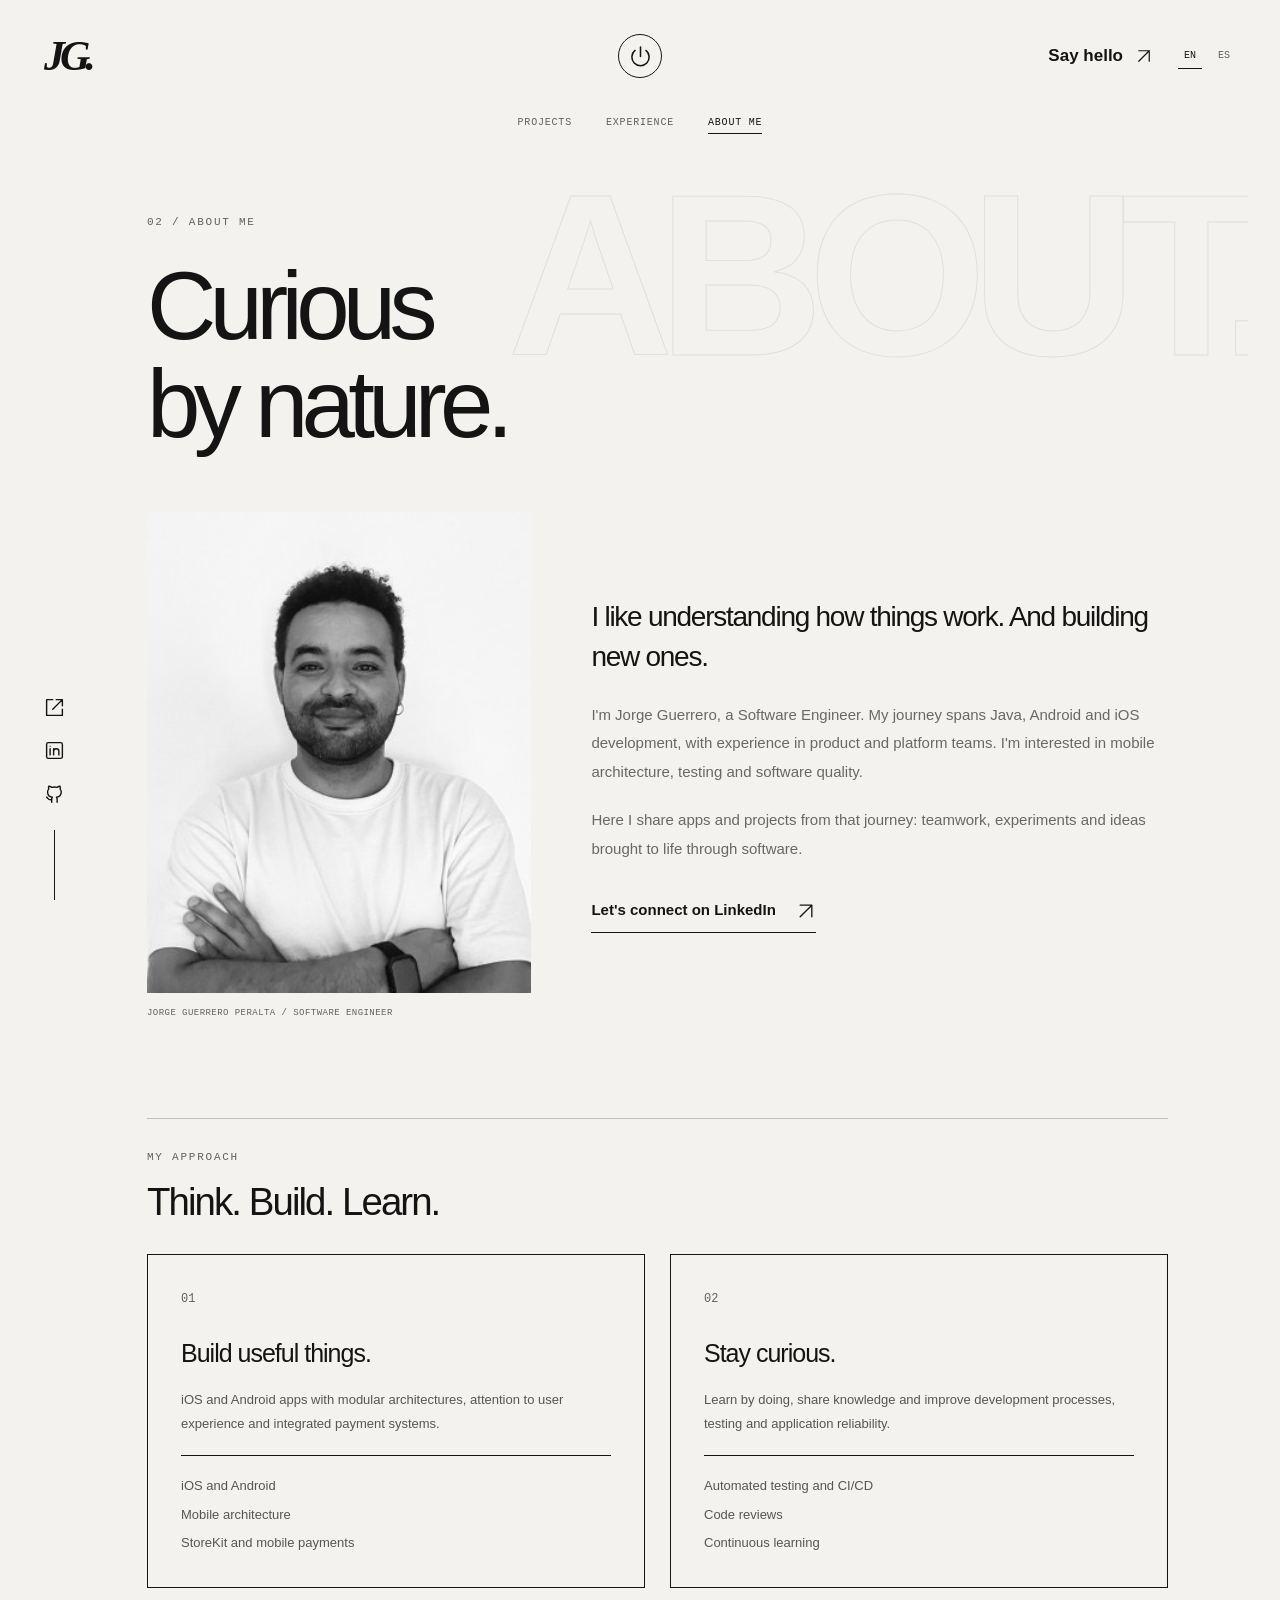
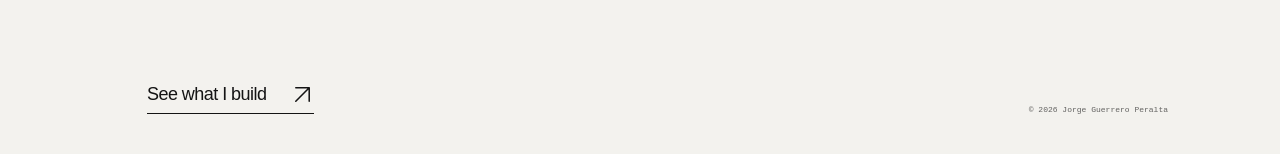
==== commit 3684c80d: "Update portfolio" ====
--- a/about/index.html
+++ b/about/index.html
@@ -1 +1 @@
-<!DOCTYPE html><html lang="es"><head><meta charset="utf-8"><meta name="viewport" content="width=device-width, initial-scale=1"><meta name="description" content="Software Engineer. Experiencia en iOS, Android, arquitectura móvil y calidad de software. Proyectos y trayectoria de Jorge Guerrero Peralta."><meta name="author" content="Jorge Guerrero Peralta"><meta name="color-scheme" content="light dark"><title>Sobre mí — Jorge Guerrero Peralta</title><link rel="icon" href="/favicon.ico"><link rel="stylesheet" href="/css/portfolio.css"><script src="/js/portfolio.js" defer></script></head><body class="light-page"><a class="skip-link" href="#main">Saltar al contenido</a><header class="site-header"><a class="wordmark" href="/" aria-label="Jorge Guerrero Peralta, inicio">JG.</a><a class="home-link" href="/" aria-label="Volver al inicio"><svg class="icon" width="23" height="23" viewBox="0 0 24 24" fill="none" stroke="currentColor" stroke-width="1.6" stroke-linecap="round" stroke-linejoin="round" aria-hidden="true" focusable="false"><path d="M12 2v10M6.3 5.7a9 9 0 1 0 11.4 0"></path></svg></a><a class="header-contact" href="https://es.linkedin.com/in/jguerrerope" target="_blank" rel="noopener noreferrer"><span>Hablemos</span><svg class="icon" width="18" height="18" viewBox="0 0 24 24" fill="none" stroke="currentColor" stroke-width="1.6" stroke-linecap="round" stroke-linejoin="round" aria-hidden="true" focusable="false"><path d="M5 19 19 5M5 5h14v14"></path></svg></a><details class="mobile-menu"><summary>Menú</summary><nav aria-label="Navegación móvil"><a href="/projects/">Proyectos</a><a href="/experience/">Trayectoria</a><a href="/about/" aria-current="page">Sobre mí</a><a href="/about/#skills">Mi enfoque</a><a href="https://es.linkedin.com/in/jguerrerope" target="_blank" rel="noopener noreferrer">Hablemos ↗</a></nav></details></header><nav class="page-navigation" aria-label="Navegación principal"><a href="/projects/">Proyectos</a><a href="/experience/">Trayectoria</a><a href="/about/" aria-current="page">Sobre mí</a></nav><main id="main" tabindex="-1"><div class="page-content page-enter"><span class="background-word" aria-hidden="true">ABOUT.</span><header class="section-heading"><p class="eyebrow">02 / Sobre mí</p><h1>Curioso por<br>naturaleza.</h1></header><div class="about-grid"><figure class="about-photo"><img src="/img/profile.jpg" alt="Jorge Guerrero Peralta" width="400" height="400" loading="lazy"><figcaption>Jorge Guerrero Peralta / Software Engineer</figcaption></figure><div class="about-copy"><p class="lead">Me gusta entender cómo funcionan las cosas. Y construir otras nuevas.</p><p>Soy Jorge Guerrero, Software Engineer. Mi recorrido pasa por el desarrollo Java, Android e iOS, con experiencia en equipos de producto y plataforma. Me interesan la arquitectura móvil, las pruebas y la calidad del software.</p><p>Aquí comparto aplicaciones y proyectos que forman parte de mi recorrido: trabajo en equipo, experimentos e ideas convertidas en software.</p><a class="text-link" href="https://es.linkedin.com/in/jguerrerope" target="_blank" rel="noopener noreferrer"><span>Conectemos en LinkedIn</span><svg class="icon" width="20" height="20" viewBox="0 0 24 24" fill="none" stroke="currentColor" stroke-width="1.6" stroke-linecap="round" stroke-linejoin="round" aria-hidden="true" focusable="false"><path d="M5 19 19 5M5 5h14v14"></path></svg></a></div></div><section class="approach" id="skills" aria-labelledby="approach-title"><div class="subsection-heading"><p class="eyebrow">Mi enfoque</p><h2 id="approach-title">Pensar. Construir. Aprender.</h2></div><div class="approach-grid"><article class="approach-card"><span class="approach-number">01</span><h3>Crear cosas útiles.</h3><p>Aplicaciones iOS y Android con arquitecturas modulares, atención a la experiencia de usuario y sistemas de pagos integrados.</p><ul><li>iOS y Android</li><li>Arquitectura móvil</li><li>StoreKit y pagos móviles</li></ul></article><article class="approach-card"><span class="approach-number">02</span><h3>Mantener la curiosidad.</h3><p>Aprender haciendo, compartir conocimiento y mejorar los procesos de desarrollo, las pruebas y la fiabilidad de las aplicaciones.</p><ul><li>Pruebas automatizadas y CI/CD</li><li>Revisiones de código</li><li>Aprendizaje continuo</li></ul></article></div></section></div></main><aside class="social-rail" aria-label="Encuéntrame en"><a href="https://twitter.com/jguerrerope" target="_blank" rel="noopener noreferrer" aria-label="Twitter" title="Twitter"><svg class="icon" width="21" height="21" viewBox="0 0 24 24" fill="none" stroke="currentColor" stroke-width="1.6" stroke-linecap="round" stroke-linejoin="round" aria-hidden="true" focusable="false"><path d="M14 3h7v7m0-7L10 14M10 3H3v18h18v-7"></path></svg></a><a href="https://es.linkedin.com/in/jguerrerope" target="_blank" rel="noopener noreferrer" aria-label="LinkedIn" title="LinkedIn"><svg class="icon" width="21" height="21" viewBox="0 0 24 24" fill="none" stroke="currentColor" stroke-width="1.6" stroke-linecap="round" stroke-linejoin="round" aria-hidden="true" focusable="false"><rect x="3" y="3" width="18" height="18" rx="2"></rect><path d="M7 10v7m4 0v-7m0 3a3 3 0 0 1 6 0v4"></path><circle cx="7" cy="7" r=".7" fill="currentColor" stroke="none"></circle></svg></a><a href="https://github.com/jguerrerope" target="_blank" rel="noopener noreferrer" aria-label="GitHub" title="GitHub"><svg class="icon" width="21" height="21" viewBox="0 0 24 24" fill="none" stroke="currentColor" stroke-width="1.6" stroke-linecap="round" stroke-linejoin="round" aria-hidden="true" focusable="false"><path d="M9 19c-4.3 1.3-4.3-2.2-6-2.7M15 22v-3.4a3 3 0 0 0-.8-2.3c2.7-.3 5.5-1.3 5.5-6a4.7 4.7 0 0 0-1.3-3.3 4.3 4.3 0 0 0-.1-3.3s-1-.3-3.4 1.3a11.6 11.6 0 0 0-6 0C6.5 3.4 5.5 3.7 5.5 3.7A4.3 4.3 0 0 0 5.4 7a4.7 4.7 0 0 0-1.3 3.3c0 4.7 2.8 5.7 5.5 6a3 3 0 0 0-.8 2.3V22"></path></svg></a><a href="https://play.google.com/store/apps/developer?id=jguerreropedev" target="_blank" rel="noopener noreferrer" aria-label="Play Store" title="Play Store"><svg class="icon" width="21" height="21" viewBox="0 0 24 24" fill="none" stroke="currentColor" stroke-width="1.6" stroke-linecap="round" stroke-linejoin="round" aria-hidden="true" focusable="false"><path d="m7 3 14 9-14 9V3Z"></path></svg></a><span class="social-line" aria-hidden="true"></span></aside><footer class="site-footer"><a class="footer-next" href="/projects/"><span>Ver lo que construyo</span><svg class="icon" width="23" height="23" viewBox="0 0 24 24" fill="none" stroke="currentColor" stroke-width="1.6" stroke-linecap="round" stroke-linejoin="round" aria-hidden="true" focusable="false"><path d="M5 19 19 5M5 5h14v14"></path></svg></a><p>© 2026 Jorge Guerrero Peralta</p></footer></body></html>+<!DOCTYPE html><html lang="en"><head><meta charset="utf-8"><meta name="viewport" content="width=device-width, initial-scale=1"><meta name="description" content="Software Engineer with experience in iOS, Android, mobile architecture and software quality. Projects and professional experience of Jorge Guerrero Peralta."><meta name="author" content="Jorge Guerrero Peralta"><meta name="color-scheme" content="light dark"><title>About — Jorge Guerrero Peralta</title><link rel="canonical" href="https://jguerrerope.dev/about/"><link rel="alternate" hreflang="en" href="https://jguerrerope.dev/about/"><link rel="alternate" hreflang="es" href="https://jguerrerope.dev/es/about/"><link rel="alternate" hreflang="x-default" href="https://jguerrerope.dev/about/"><link rel="icon" href="/favicon.ico"><link rel="stylesheet" href="/css/portfolio.css"><script src="/js/portfolio.js" defer></script></head><body class="light-page"><a class="skip-link" href="#main">Skip to content</a><header class="site-header"><a class="wordmark" href="/" aria-label="Jorge Guerrero Peralta, Back to home">JG.</a><a class="home-link" href="/" aria-label="Back to home"><svg class="icon" width="23" height="23" viewBox="0 0 24 24" fill="none" stroke="currentColor" stroke-width="1.6" stroke-linecap="round" stroke-linejoin="round" aria-hidden="true" focusable="false"><path d="M12 2v10M6.3 5.7a9 9 0 1 0 11.4 0"></path></svg></a><div class="header-actions"><a class="header-contact" href="https://es.linkedin.com/in/jguerrerope" target="_blank" rel="noopener noreferrer"><span>Say hello</span><svg class="icon" width="18" height="18" viewBox="0 0 24 24" fill="none" stroke="currentColor" stroke-width="1.6" stroke-linecap="round" stroke-linejoin="round" aria-hidden="true" focusable="false"><path d="M5 19 19 5M5 5h14v14"></path></svg></a><nav class="language-switch" aria-label="Language"><a href="/about/" hreflang="en" lang="en" aria-current="page" title="English">EN</a><a href="/es/about/" hreflang="es" lang="es" title="Español">ES</a></nav><details class="mobile-menu"><summary>Menu</summary><nav aria-label="Mobile navigation"><a href="/projects/">Projects</a><a href="/experience/">Experience</a><a href="/about/" aria-current="page">About me</a><a href="/about/#skills">My approach</a><a href="https://es.linkedin.com/in/jguerrerope" target="_blank" rel="noopener noreferrer">Say hello ↗</a></nav></details></div></header><nav class="page-navigation" aria-label="Main navigation"><a href="/projects/">Projects</a><a href="/experience/">Experience</a><a href="/about/" aria-current="page">About me</a></nav><main id="main" tabindex="-1"><div class="page-content page-enter"><span class="background-word" aria-hidden="true">ABOUT.</span><header class="section-heading"><p class="eyebrow">02 / About me</p><h1>Curious<br>by nature.</h1></header><div class="about-grid"><figure class="about-photo"><img src="/img/profile.jpg" alt="Jorge Guerrero Peralta" width="400" height="400" loading="lazy"><figcaption>Jorge Guerrero Peralta / Software Engineer</figcaption></figure><div class="about-copy"><p class="lead">I like understanding how things work. And building new ones.</p><p>I'm Jorge Guerrero, a Software Engineer. My journey spans Java, Android and iOS development, with experience in product and platform teams. I'm interested in mobile architecture, testing and software quality.</p><p>Here I share apps and projects from that journey: teamwork, experiments and ideas brought to life through software.</p><a class="text-link" href="https://es.linkedin.com/in/jguerrerope" target="_blank" rel="noopener noreferrer"><span>Let's connect on LinkedIn</span><svg class="icon" width="20" height="20" viewBox="0 0 24 24" fill="none" stroke="currentColor" stroke-width="1.6" stroke-linecap="round" stroke-linejoin="round" aria-hidden="true" focusable="false"><path d="M5 19 19 5M5 5h14v14"></path></svg></a></div></div><section class="approach" id="skills" aria-labelledby="approach-title"><div class="subsection-heading"><p class="eyebrow">My approach</p><h2 id="approach-title">Think. Build. Learn.</h2></div><div class="approach-grid"><article class="approach-card"><span class="approach-number">01</span><h3>Build useful things.</h3><p>iOS and Android apps with modular architectures, attention to user experience and integrated payment systems.</p><ul><li>iOS and Android</li><li>Mobile architecture</li><li>StoreKit and mobile payments</li></ul></article><article class="approach-card"><span class="approach-number">02</span><h3>Stay curious.</h3><p>Learn by doing, share knowledge and improve development processes, testing and application reliability.</p><ul><li>Automated testing and CI/CD</li><li>Code reviews</li><li>Continuous learning</li></ul></article></div></section></div></main><aside class="social-rail" aria-label="Find me on"><a href="https://twitter.com/jguerrerope" target="_blank" rel="noopener noreferrer" aria-label="Twitter" title="Twitter"><svg class="icon" width="21" height="21" viewBox="0 0 24 24" fill="none" stroke="currentColor" stroke-width="1.6" stroke-linecap="round" stroke-linejoin="round" aria-hidden="true" focusable="false"><path d="M14 3h7v7m0-7L10 14M10 3H3v18h18v-7"></path></svg></a><a href="https://es.linkedin.com/in/jguerrerope" target="_blank" rel="noopener noreferrer" aria-label="LinkedIn" title="LinkedIn"><svg class="icon" width="21" height="21" viewBox="0 0 24 24" fill="none" stroke="currentColor" stroke-width="1.6" stroke-linecap="round" stroke-linejoin="round" aria-hidden="true" focusable="false"><rect x="3" y="3" width="18" height="18" rx="2"></rect><path d="M7 10v7m4 0v-7m0 3a3 3 0 0 1 6 0v4"></path><circle cx="7" cy="7" r=".7" fill="currentColor" stroke="none"></circle></svg></a><a href="https://github.com/jguerrerope" target="_blank" rel="noopener noreferrer" aria-label="GitHub" title="GitHub"><svg class="icon" width="21" height="21" viewBox="0 0 24 24" fill="none" stroke="currentColor" stroke-width="1.6" stroke-linecap="round" stroke-linejoin="round" aria-hidden="true" focusable="false"><path d="M9 19c-4.3 1.3-4.3-2.2-6-2.7M15 22v-3.4a3 3 0 0 0-.8-2.3c2.7-.3 5.5-1.3 5.5-6a4.7 4.7 0 0 0-1.3-3.3 4.3 4.3 0 0 0-.1-3.3s-1-.3-3.4 1.3a11.6 11.6 0 0 0-6 0C6.5 3.4 5.5 3.7 5.5 3.7A4.3 4.3 0 0 0 5.4 7a4.7 4.7 0 0 0-1.3 3.3c0 4.7 2.8 5.7 5.5 6a3 3 0 0 0-.8 2.3V22"></path></svg></a><span class="social-line" aria-hidden="true"></span></aside><footer class="site-footer"><a class="footer-next" href="/projects/"><span>See what I build</span><svg class="icon" width="23" height="23" viewBox="0 0 24 24" fill="none" stroke="currentColor" stroke-width="1.6" stroke-linecap="round" stroke-linejoin="round" aria-hidden="true" focusable="false"><path d="M5 19 19 5M5 5h14v14"></path></svg></a><p>© 2026 Jorge Guerrero Peralta</p></footer></body></html>
--- a/css/portfolio.css
+++ b/css/portfolio.css
@@ -1393,3 +1393,36 @@
   font-size:12px;
   padding:5px 0;
 }
+
+/* Keep language selection visible on desktop and mobile. */
+.header-actions {
+  display:flex;
+  align-items:center;
+  gap:25px;
+}
+.language-switch {
+  display:flex;
+  align-items:center;
+  gap:10px;
+  font-family:var(--mono);
+  font-size:10px;
+}
+.language-switch a {
+  min-width:24px;
+  text-align:center;
+  padding:7px 0;
+  border-bottom:1px solid transparent;
+  opacity:.65;
+}
+.language-switch a[aria-current],.language-switch a:hover {
+  opacity:1;
+  border-bottom-color:currentColor;
+}
+@media(max-width:760px) {
+  .header-actions {
+    gap:18px;
+  }
+  .home-page .language-switch {
+    color:var(--paper);
+  }
+}
